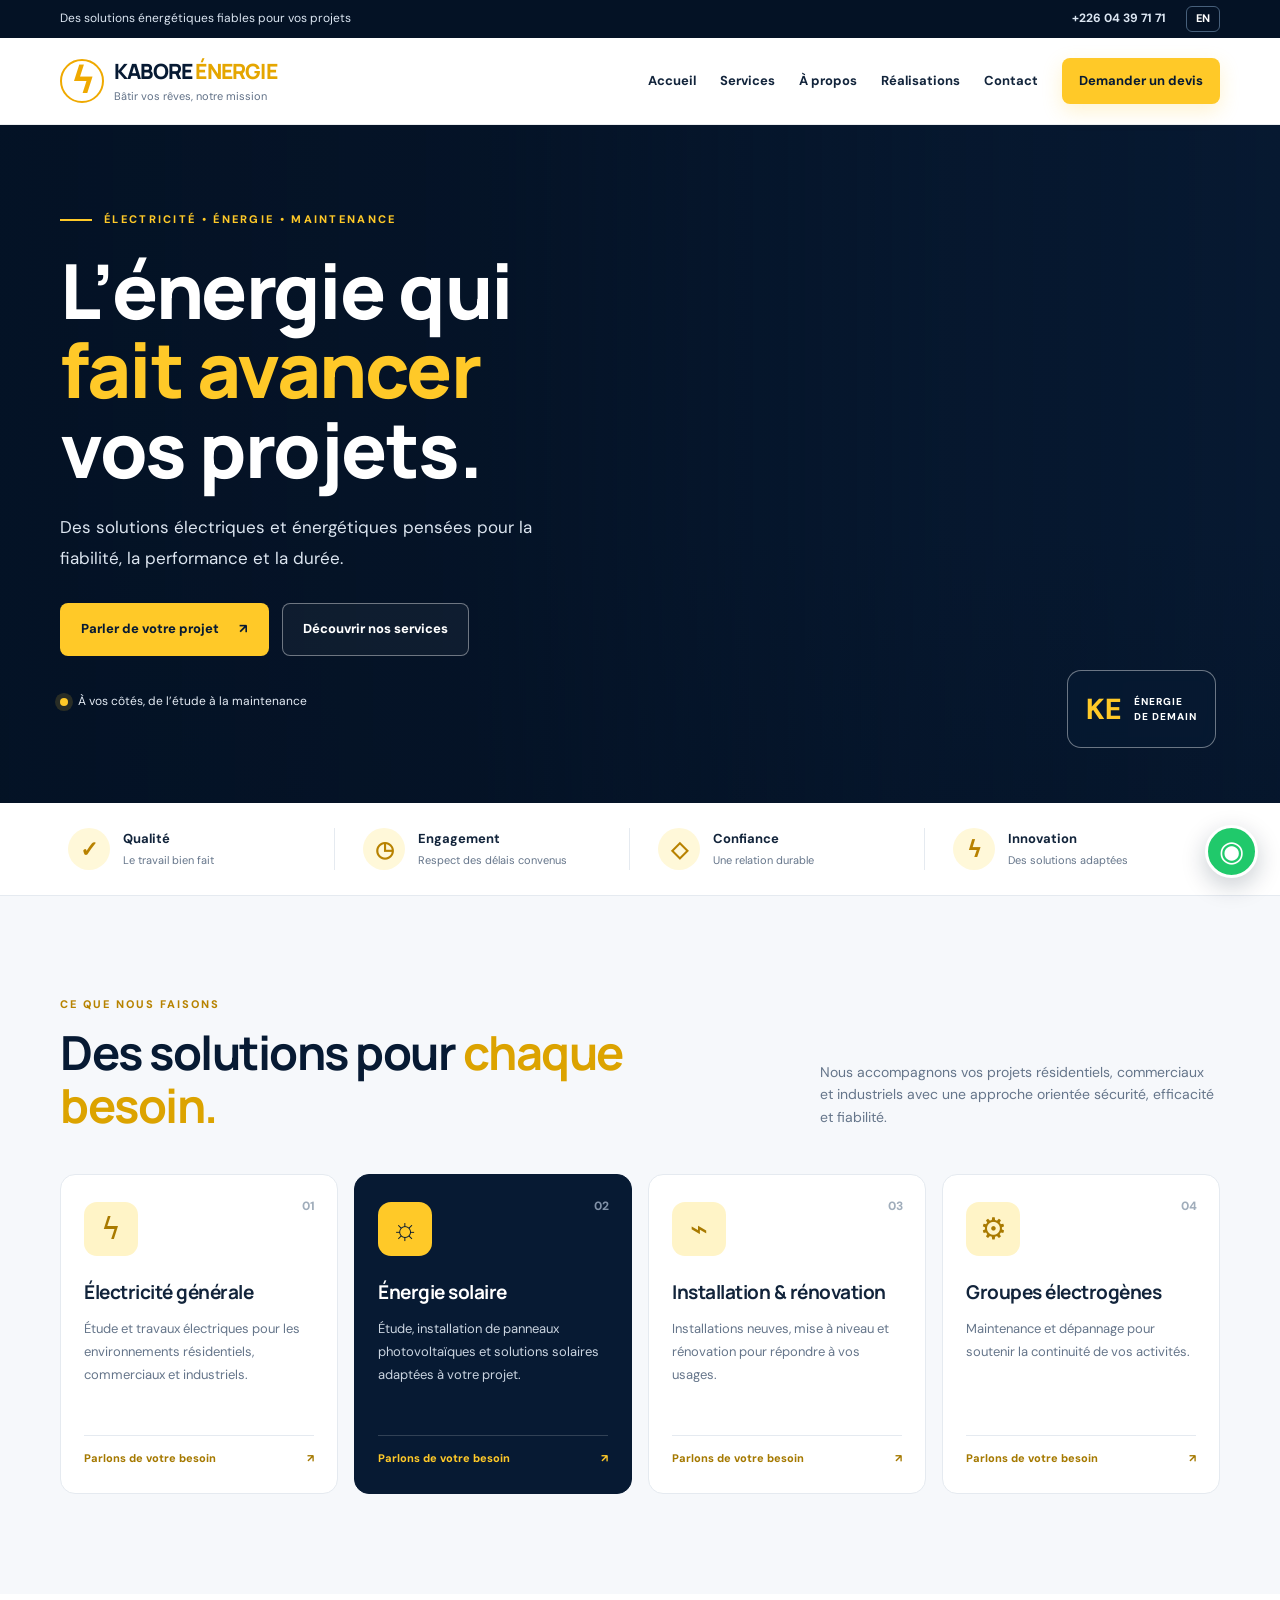
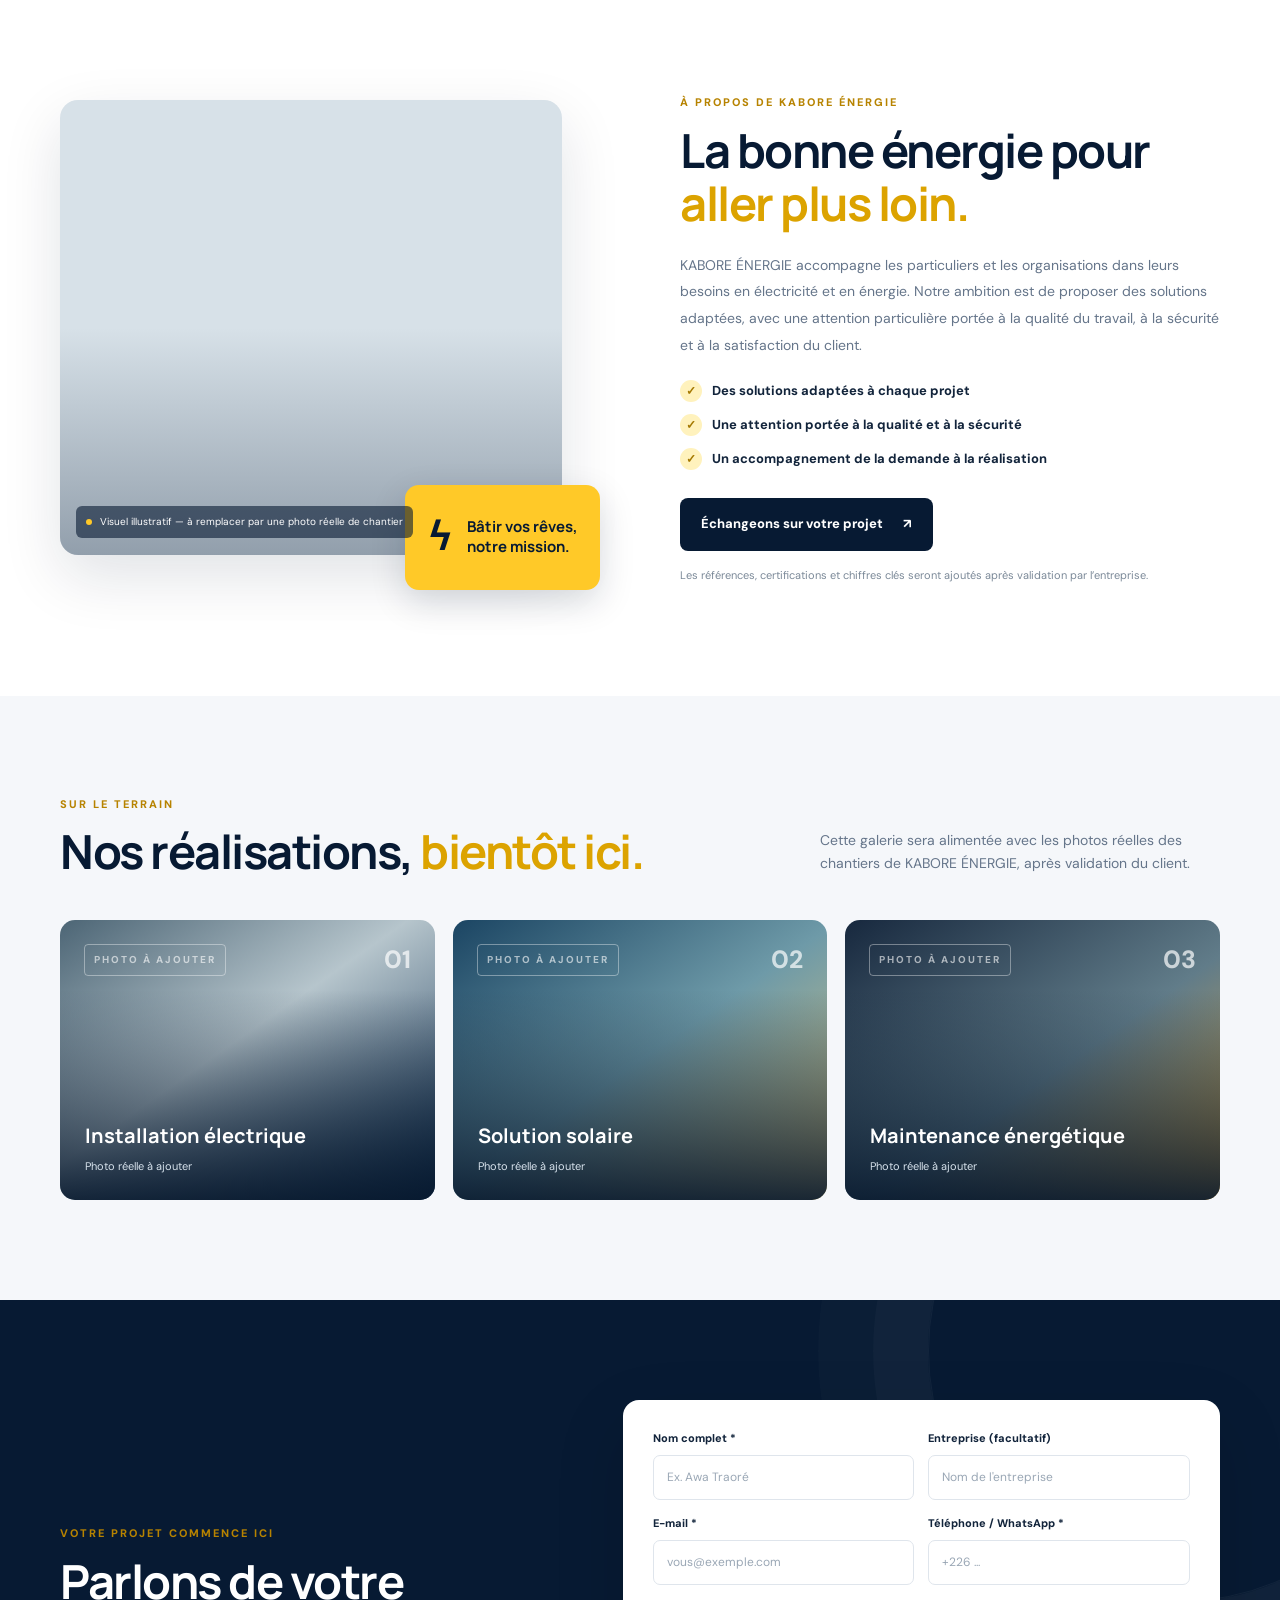
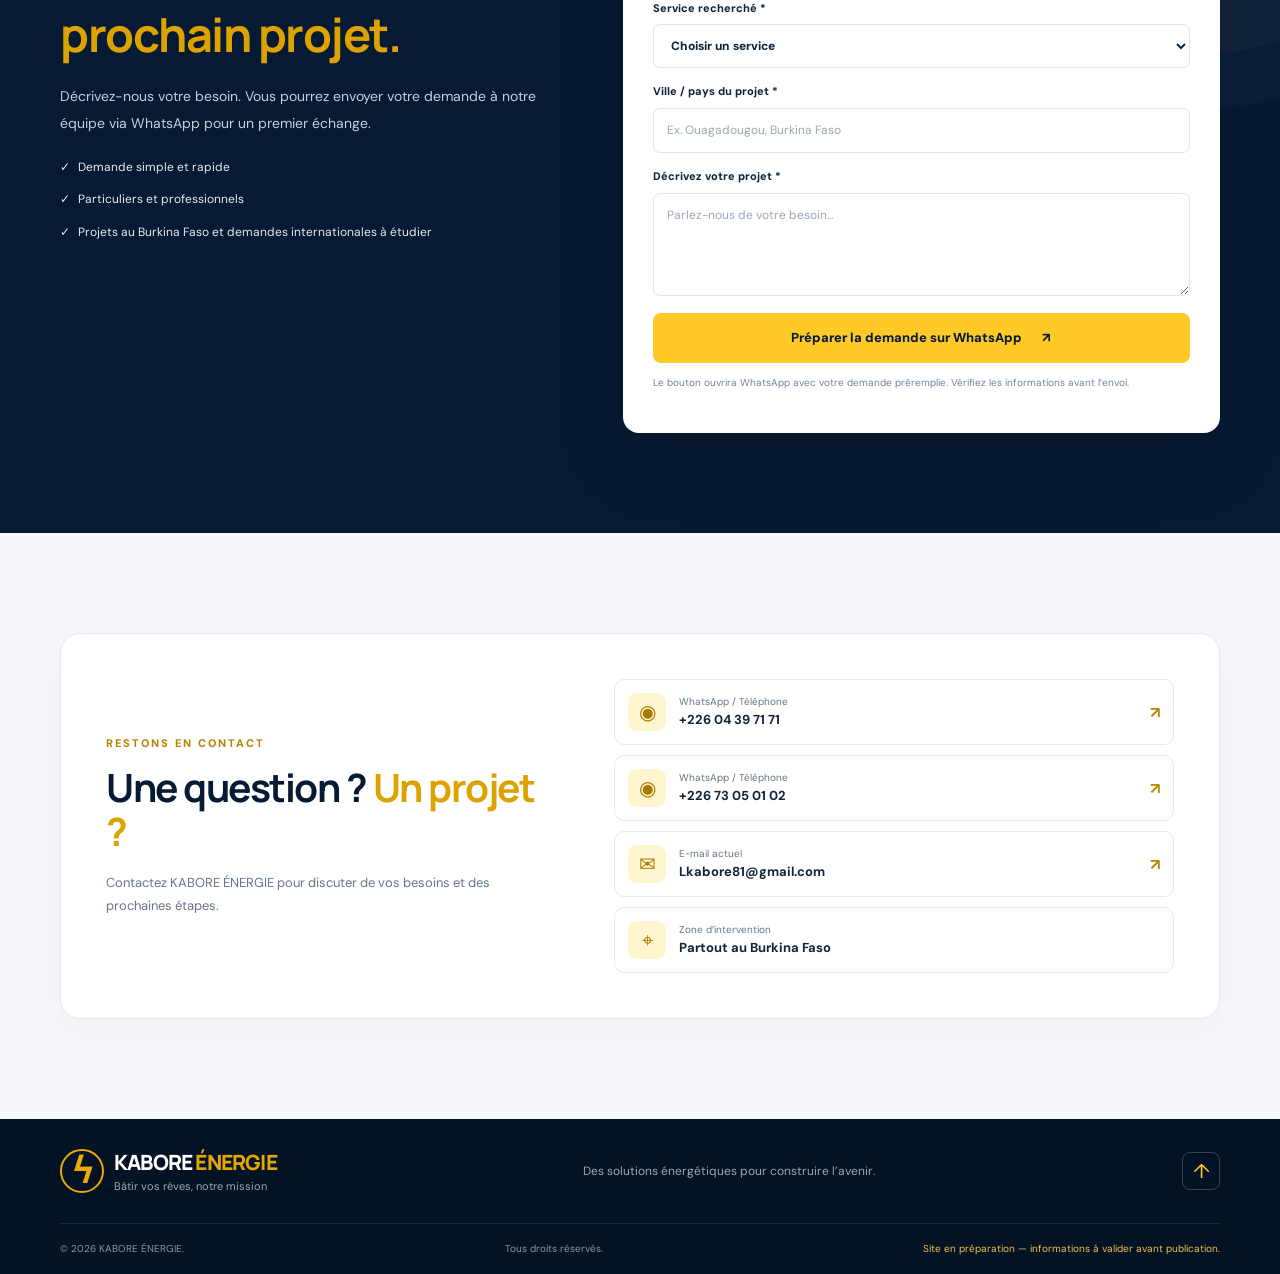
==== index.html @ 3efcd72b "Add files via upload" ====
<!doctype html>
<html lang="fr">
<head>
  <meta charset="utf-8">
  <meta name="viewport" content="width=device-width, initial-scale=1">
  <meta name="theme-color" content="#071a33">
  <meta name="description" content="KABORE ÉNERGIE accompagne vos projets en électricité générale, énergie solaire, installations électriques, rénovation et maintenance de groupes électrogènes au Burkina Faso.">
  <meta property="og:title" content="KABORE ÉNERGIE — Bâtir vos rêves, notre mission">
  <meta property="og:description" content="Solutions électriques et énergétiques fiables pour les particuliers et les entreprises.">
  <meta property="og:type" content="website">
  <title>KABORE ÉNERGIE | Électricité, solaire et maintenance</title>
  <link rel="icon" href="assets/images/favicon.svg" type="image/svg+xml">
  <link rel="preconnect" href="https://images.unsplash.com">
  <link rel="stylesheet" href="styles.css">
  <script defer src="script.js"></script>
</head>
<body>
  <a class="skip-link" href="#main" data-i18n="skip">Aller au contenu</a>
  <div class="topline">
    <div class="container topline-inner">
      <span data-i18n="topline">Des solutions énergétiques fiables pour vos projets</span>
      <div class="topline-actions">
        <a href="tel:+22604397171">+226 04 39 71 71</a>
        <button class="lang-switch" id="languageToggle" type="button" aria-label="Switch language">EN</button>
      </div>
    </div>
  </div>
  <header class="site-header">
    <div class="container nav-wrap">
      <a class="brand" href="#home" aria-label="KABORE ÉNERGIE accueil">
        <span class="brand-mark" aria-hidden="true">ϟ</span>
        <span class="brand-copy"><strong>KABORE <em>ÉNERGIE</em></strong><small data-i18n="tagline">Bâtir vos rêves, notre mission</small></span>
      </a>
      <button class="menu-toggle" id="menuToggle" aria-label="Ouvrir le menu" aria-expanded="false">☰</button>
      <nav class="main-nav" id="mainNav">
        <a href="#home" data-i18n="navHome">Accueil</a>
        <a href="#services" data-i18n="navServices">Services</a>
        <a href="#about" data-i18n="navAbout">À propos</a>
        <a href="#projects" data-i18n="navProjects">Réalisations</a>
        <a href="#contact" data-i18n="navContact">Contact</a>
        <a class="nav-cta" href="#quote" data-i18n="navQuote">Demander un devis</a>
      </nav>
    </div>
  </header>

  <main id="main">
    <section class="hero" id="home">
      <div class="hero-image" role="img" aria-label="Panneaux solaires et installation énergétique"></div>
      <div class="hero-shade"></div>
      <div class="container hero-content">
        <div class="eyebrow"><span class="eyebrow-line"></span><span data-i18n="heroEyebrow">ÉLECTRICITÉ • ÉNERGIE • MAINTENANCE</span></div>
        <h1 data-i18n="heroTitle">L’énergie qui<br><span>fait avancer</span><br>vos projets.</h1>
        <p class="hero-text" data-i18n="heroText">Des solutions électriques et énergétiques pensées pour la fiabilité, la performance et la durée.</p>
        <div class="hero-actions">
          <a class="btn btn-yellow" href="#quote" data-i18n="heroCta">Parler de votre projet <span>↗</span></a>
          <a class="btn btn-ghost" href="#services" data-i18n="heroSecondary">Découvrir nos services</a>
        </div>
        <div class="hero-note"><span class="pulse-dot"></span><span data-i18n="heroNote">À vos côtés, de l’étude à la maintenance</span></div>
      </div>
      <div class="hero-stamp"><span>KE</span><small data-i18n="stamp">ÉNERGIE<br>DE DEMAIN</small></div>
    </section>

    <section class="trust-strip" aria-label="Engagements">
      <div class="container trust-grid">
        <div class="trust-item"><span class="trust-icon">✓</span><div><strong data-i18n="trust1Title">Qualité</strong><small data-i18n="trust1Text">Le travail bien fait</small></div></div>
        <div class="trust-item"><span class="trust-icon">◷</span><div><strong data-i18n="trust2Title">Engagement</strong><small data-i18n="trust2Text">Respect des délais convenus</small></div></div>
        <div class="trust-item"><span class="trust-icon">◇</span><div><strong data-i18n="trust3Title">Confiance</strong><small data-i18n="trust3Text">Une relation durable</small></div></div>
        <div class="trust-item"><span class="trust-icon">ϟ</span><div><strong data-i18n="trust4Title">Innovation</strong><small data-i18n="trust4Text">Des solutions adaptées</small></div></div>
      </div>
    </section>

    <section class="section services-section" id="services">
      <div class="container">
        <div class="section-heading">
          <div><p class="section-kicker" data-i18n="servicesKicker">CE QUE NOUS FAISONS</p><h2 data-i18n="servicesTitle">Des solutions pour <span>chaque besoin.</span></h2></div>
          <p data-i18n="servicesIntro">Nous accompagnons vos projets résidentiels, commerciaux et industriels avec une approche orientée sécurité, efficacité et fiabilité.</p>
        </div>
        <div class="services-grid">
          <article class="service-card" onclick="window.location.href='electricite.html'" style="cursor:pointer;">
            <div class="service-number">01</div><div class="service-symbol">ϟ</div>
            <h3 data-i18n="service1Title">Électricité générale</h3>
            <p data-i18n="service1Text">Étude et travaux électriques pour les environnements résidentiels, commerciaux et industriels.</p>
            <a href="#quote" class="text-link" data-service="Électricité générale" data-i18n="learnMore">Parlons de votre besoin <span>↗</span></a>
          </article>
          <article class="service-card featured" onclick="window.location.href='solaire.html'" style="cursor:pointer;">
            <div class="service-number">02</div><div class="service-symbol">☼</div>
            <h3 data-i18n="service2Title">Énergie solaire</h3>
            <p data-i18n="service2Text">Étude, installation de panneaux photovoltaïques et solutions solaires adaptées à votre projet.</p>
            <a href="#quote" class="text-link" data-service="Énergie solaire" data-i18n="learnMore">Parlons de votre besoin <span>↗</span></a>
          </article>
          <article class="service-card" onclick="window.location.href='renovation.html'" style="cursor:pointer;">
            <div class="service-number">03</div><div class="service-symbol">⌁</div>
            <h3 data-i18n="service3Title">Installation & rénovation</h3>
            <p data-i18n="service3Text">Installations neuves, mise à niveau et rénovation pour répondre à vos usages.</p>
            <a href="#quote" class="text-link" data-service="Installation et rénovation" data-i18n="learnMore">Parlons de votre besoin <span>↗</span></a>
          </article>
          <article class="service-card" onclick="window.location.href='groupes-electrogenes.html'" style="cursor:pointer;">
            <div class="service-number">04</div><div class="service-symbol">⚙</div>
            <h3 data-i18n="service4Title">Groupes électrogènes</h3>
            <p data-i18n="service4Text">Maintenance et dépannage pour soutenir la continuité de vos activités.</p>
            <a href="#quote" class="text-link" data-service="Groupes électrogènes" data-i18n="learnMore">Parlons de votre besoin <span>↗</span></a>
          </article>
        </div>
      </div>
    </section>

    <section class="about-section section" id="about">
      <div class="container about-grid">
        <div class="about-visual">
          <div class="about-photo" role="img" aria-label="Installation technique sur un chantier"></div>
          <div class="about-badge"><span class="badge-lightning">ϟ</span><strong data-i18n="aboutBadge">Bâtir vos rêves,<br>notre mission.</strong></div>
          <div class="photo-caption"><span class="caption-dot"></span><span data-i18n="photoPlaceholder">Visuel illustratif — à remplacer par une photo réelle de chantier</span></div>
        </div>
        <div class="about-copy">
          <p class="section-kicker" data-i18n="aboutKicker">À PROPOS DE KABORE ÉNERGIE</p>
          <h2 data-i18n="aboutTitle">La bonne énergie pour <span>aller plus loin.</span></h2>
          <p data-i18n="aboutText">KABORE ÉNERGIE accompagne les particuliers et les organisations dans leurs besoins en électricité et en énergie. Notre ambition est de proposer des solutions adaptées, avec une attention particulière portée à la qualité du travail, à la sécurité et à la satisfaction du client.</p>
          <ul class="check-list">
            <li data-i18n="aboutPoint1">Des solutions adaptées à chaque projet</li>
            <li data-i18n="aboutPoint2">Une attention portée à la qualité et à la sécurité</li>
            <li data-i18n="aboutPoint3">Un accompagnement de la demande à la réalisation</li>
          </ul>
          <a class="btn btn-dark" href="#contact" data-i18n="aboutCta">Échangeons sur votre projet <span>↗</span></a>
          <p class="claim-note" data-i18n="claimNote">Les références, certifications et chiffres clés seront ajoutés après validation par l’entreprise.</p>
        </div>
      </div>
    </section>

    <section class="projects-section section" id="projects">
      <div class="container">
        <div class="section-heading">
          <div><p class="section-kicker" data-i18n="projectsKicker">SUR LE TERRAIN</p><h2 data-i18n="projectsTitle">Nos réalisations, <span>bientôt ici.</span></h2></div>
          <p data-i18n="projectsIntro">Cette galerie sera alimentée avec les photos réelles des chantiers de KABORE ÉNERGIE, après validation du client.</p>
        </div>
        <div class="project-placeholder-grid">
          <div class="project-placeholder project-one"><span>01</span><div><strong data-i18n="project1Title">Installation électrique</strong><small data-i18n="projectPlaceholder">Photo réelle à ajouter</small></div></div>
          <div class="project-placeholder project-two"><span>02</span><div><strong data-i18n="project2Title">Solution solaire</strong><small data-i18n="projectPlaceholder">Photo réelle à ajouter</small></div></div>
          <div class="project-placeholder project-three"><span>03</span><div><strong data-i18n="project3Title">Maintenance énergétique</strong><small data-i18n="projectPlaceholder">Photo réelle à ajouter</small></div></div>
        </div>
      </div>
    </section>

    <section class="quote-section section" id="quote">
      <div class="container quote-grid">
        <div class="quote-copy">
          <p class="section-kicker" data-i18n="quoteKicker">VOTRE PROJET COMMENCE ICI</p>
          <h2 data-i18n="quoteTitle">Parlons de votre <span>prochain projet.</span></h2>
          <p data-i18n="quoteText">Décrivez-nous votre besoin. Vous pourrez envoyer votre demande à notre équipe via WhatsApp pour un premier échange.</p>
          <div class="quote-points"><span>✓ <span data-i18n="quotePoint1">Demande simple et rapide</span></span><span>✓ <span data-i18n="quotePoint2">Particuliers et professionnels</span></span><span>✓ <span data-i18n="quotePoint3">Projets au Burkina Faso et demandes internationales à étudier</span></span></div>
        </div>
        <form class="quote-form" id="quoteForm">
          <div class="form-row">
            <label><span data-i18n="formName">Nom complet *</span><input name="name" required autocomplete="name" placeholder="Ex. Awa Traoré"></label>
            <label><span data-i18n="formCompany">Entreprise (facultatif)</span><input name="company" autocomplete="organization" placeholder="Nom de l'entreprise"></label>
          </div>
          <div class="form-row">
            <label><span data-i18n="formEmail">E-mail *</span><input name="email" type="email" required autocomplete="email" placeholder="vous@exemple.com"></label>
            <label><span data-i18n="formPhone">Téléphone / WhatsApp *</span><input name="phone" type="tel" required autocomplete="tel" placeholder="+226 ..."></label>
          </div>
          <label><span data-i18n="formService">Service recherché *</span>
            <select name="service" required>
              <option value="" data-i18n="formSelect">Choisir un service</option>
              <option data-i18n="service1Title">Électricité générale</option>
              <option data-i18n="service2Title">Énergie solaire</option>
              <option data-i18n="service3Title">Installation & rénovation</option>
              <option data-i18n="service4Title">Groupes électrogènes</option>
              <option value="Autre" data-i18n="formOther">Autre demande</option>
            </select>
          </label>
          <label><span data-i18n="formLocation">Ville / pays du projet *</span><input name="location" required placeholder="Ex. Ouagadougou, Burkina Faso"></label>
          <label><span data-i18n="formMessage">Décrivez votre projet *</span><textarea name="message" required rows="4" placeholder="Parlez-nous de votre besoin..."></textarea></label>
          <button class="btn btn-yellow form-submit" type="submit"><span data-i18n="formSubmit">Préparer la demande sur WhatsApp</span><span>↗</span></button>
          <p class="form-note" data-i18n="formNote">Le bouton ouvrira WhatsApp avec votre demande préremplie. Vérifiez les informations avant l’envoi.</p>
          <p class="form-status" id="formStatus" role="status" aria-live="polite"></p>
        </form>
      </div>
    </section>

    <section class="contact-section section" id="contact">
      <div class="container contact-card">
        <div><p class="section-kicker" data-i18n="contactKicker">RESTONS EN CONTACT</p><h2 data-i18n="contactTitle">Une question ? <span>Un projet ?</span></h2><p data-i18n="contactText">Contactez KABORE ÉNERGIE pour discuter de vos besoins et des prochaines étapes.</p></div>
        <div class="contact-methods">
          <a class="contact-method" href="https://wa.me/22604397171" target="_blank" rel="noopener"><span class="method-icon">◉</span><span><small data-i18n="whatsappLabel">WhatsApp / Téléphone</small><strong>+226 04 39 71 71</strong></span><b>↗</b></a>
          <a class="contact-method" href="https://wa.me/22673050102" target="_blank" rel="noopener"><span class="method-icon">◉</span><span><small data-i18n="whatsappLabel">WhatsApp / Téléphone</small><strong>+226 73 05 01 02</strong></span><b>↗</b></a>
          <a class="contact-method" href="mailto:Lkabore81@gmail.com"><span class="method-icon">✉</span><span><small data-i18n="emailLabel">E-mail actuel</small><strong>Lkabore81@gmail.com</strong></span><b>↗</b></a>
          <div class="contact-method"><span class="method-icon">⌖</span><span><small data-i18n="coverageLabel">Zone d’intervention</small><strong data-i18n="coverage">Partout au Burkina Faso</strong></span></div>
        </div>
      </div>
    </section>
  </main>

  <footer class="site-footer">
    <div class="container footer-main">
      <a class="brand footer-brand" href="#home"><span class="brand-mark">ϟ</span><span class="brand-copy"><strong>KABORE <em>ÉNERGIE</em></strong><small data-i18n="tagline">Bâtir vos rêves, notre mission</small></span></a>
      <p data-i18n="footerLine">Des solutions énergétiques pour construire l’avenir.</p>
      <a href="#home" class="back-top" aria-label="Retour en haut">↑</a>
    </div>
    <div class="container footer-bottom"><span>© <span id="year"></span> KABORE ÉNERGIE.</span><span data-i18n="footerRights">Tous droits réservés.</span><span class="dev-note" data-i18n="footerDev">Site en préparation — informations à valider avant publication.</span></div>
  </footer>
  <a class="floating-whatsapp" href="https://wa.me/22604397171" target="_blank" rel="noopener" aria-label="Contacter KABORE ÉNERGIE sur WhatsApp">◉</a>
</body>
</html>
---- styles.css ----
@import url('https://fonts.googleapis.com/css2?family=DM+Sans:wght@400;500;600;700&family=Manrope:wght@400;500;600;700;800&display=swap');
:root{--navy:#071a33;--navy2:#0d2a4d;--yellow:#ffc928;--gold:#efa900;--ink:#12243b;--muted:#65758a;--paper:#f6f8fb;--white:#fff;--line:#e5eaf0;--radius:20px;--shadow:0 22px 60px rgba(7,26,51,.12)}
*{box-sizing:border-box}html{scroll-behavior:smooth;scroll-padding-top:92px}body{margin:0;color:var(--ink);font-family:'DM Sans',sans-serif;line-height:1.6;background:#fff}a{color:inherit;text-decoration:none}button,input,textarea,select{font:inherit}.container{width:min(1160px,calc(100% - 44px));margin-inline:auto}.skip-link{position:absolute;left:-9999px;top:auto}.skip-link:focus{left:12px;top:12px;z-index:100;background:#fff;padding:12px}.topline{background:#041225;color:#dce6f2;font-size:12px}.topline-inner{min-height:38px;display:flex;justify-content:space-between;align-items:center;gap:16px}.topline-actions{display:flex;align-items:center;gap:20px}.topline a{font-weight:700}.lang-switch{border:1px solid #47607b;border-radius:6px;background:transparent;color:#fff;padding:3px 9px;font-size:11px;font-weight:800;cursor:pointer}.site-header{background:rgba(255,255,255,.96);position:sticky;top:0;z-index:50;border-bottom:1px solid rgba(7,26,51,.08);backdrop-filter:blur(12px)}.nav-wrap{min-height:86px;display:flex;align-items:center;justify-content:space-between;gap:24px}.brand{display:flex;align-items:center;gap:10px;min-width:max-content}.brand-mark{display:grid;place-items:center;width:44px;height:44px;border:2px solid var(--gold);border-radius:50%;font-size:35px;font-weight:800;color:var(--gold);line-height:1}.brand-copy{display:flex;flex-direction:column;line-height:1.2}.brand-copy strong{font-family:Manrope,sans-serif;font-size:21px;letter-spacing:-.8px;color:var(--navy);font-weight:800}.brand-copy em{font-style:normal;color:#e5a600}.brand-copy small{font-size:11px;color:#617187;margin-top:5px}.main-nav{display:flex;align-items:center;gap:24px;font-size:13px;font-weight:700}.main-nav>a:not(.nav-cta){transition:color .2s}.main-nav>a:not(.nav-cta):hover{color:#d69b00}.nav-cta{background:var(--yellow);padding:13px 17px;border-radius:8px;color:var(--navy);box-shadow:0 7px 20px #ffc92838}.menu-toggle{display:none;border:0;background:var(--navy);color:#fff;border-radius:8px;padding:8px 12px;font-size:22px}
.hero{position:relative;min-height:650px;display:flex;align-items:center;overflow:hidden;background:var(--navy);color:#fff}.hero-image,.hero-shade{position:absolute;inset:0}.hero-image{background-image:url('https://images.unsplash.com/photo-1509391366360-2e959784a276?auto=format&fit=crop&w=2200&q=85');background-position:center 48%;background-size:cover;transform:scale(1.02)}.hero-shade{background:linear-gradient(90deg,rgba(4,18,37,.97) 0%,rgba(4,18,37,.86) 38%,rgba(4,18,37,.37) 72%,rgba(4,18,37,.16) 100%),linear-gradient(0deg,rgba(4,18,37,.4),transparent 40%)}.hero-content{position:relative;z-index:2;padding-block:86px 92px}.eyebrow{display:flex;align-items:center;gap:12px;color:var(--yellow);font-size:11px;font-weight:800;letter-spacing:2.3px}.eyebrow-line{width:32px;height:2px;background:var(--yellow)}h1,h2,h3,p{margin-top:0}h1,h2,h3{font-family:Manrope,sans-serif;letter-spacing:-1.5px}h1{font-size:clamp(44px,6.2vw,76px);line-height:1.05;max-width:690px;margin:22px 0;color:#fff;font-weight:800}h1 span,h2 span{color:var(--yellow)}.hero-text{font-size:17px;max-width:530px;color:#dce5f0;line-height:1.8}.hero-actions{display:flex;gap:13px;flex-wrap:wrap;margin-top:30px}.btn{display:inline-flex;align-items:center;justify-content:center;gap:20px;padding:15px 20px;border-radius:8px;font-size:13px;font-weight:800;border:1px solid transparent;cursor:pointer;transition:transform .2s,box-shadow .2s}.btn:hover{transform:translateY(-2px);box-shadow:0 10px 22px #0002}.btn-yellow{background:var(--yellow);color:var(--navy)}.btn-ghost{border-color:#ffffff65;color:#fff;background:#ffffff0b}.btn-dark{background:var(--navy);color:#fff}.hero-note{display:flex;align-items:center;gap:10px;color:#e4ebf4;font-size:12px;margin-top:36px}.pulse-dot{width:8px;height:8px;border-radius:50%;background:var(--yellow);box-shadow:0 0 0 5px #ffc92826}.hero-stamp{position:absolute;z-index:2;right:max(5%,calc((100vw - 1160px)/2));bottom:55px;border:1px solid #ffffff68;background:#071a33a8;border-radius:14px;padding:15px 18px;display:flex;align-items:center;gap:13px;backdrop-filter:blur(8px)}.hero-stamp>span{font-size:29px;color:var(--yellow);font-weight:800}.hero-stamp small{font-size:10px;font-weight:800;line-height:1.5;letter-spacing:1px}
.trust-strip{background:#fff;border-bottom:1px solid var(--line)}.trust-grid{display:grid;grid-template-columns:repeat(4,1fr);padding-block:25px;gap:20px}.trust-item{display:flex;align-items:center;gap:13px;border-right:1px solid var(--line);padding-left:8px}.trust-item:last-child{border:0}.trust-icon{width:42px;height:42px;flex:none;border-radius:50%;display:grid;place-items:center;background:#fff8d9;color:#b88200;font-size:22px;font-weight:800}.trust-item strong,.trust-item small{display:block}.trust-item strong{font-size:13px}.trust-item small{font-size:11px;color:var(--muted);margin-top:2px}
.section{padding:100px 0}.services-section{background:var(--paper)}.section-heading{display:flex;justify-content:space-between;align-items:end;gap:40px;margin-bottom:42px}.section-kicker{color:#b78300;font-size:11px;font-weight:800;letter-spacing:2px;margin-bottom:12px}.section-heading h2,.about-copy h2,.quote-copy h2,.contact-card h2{font-size:clamp(32px,4vw,47px);line-height:1.13;color:var(--navy);margin-bottom:0}.section-heading h2 span,.about-copy h2 span,.quote-copy h2 span,.contact-card h2 span{color:#dca300}.section-heading>p{max-width:400px;color:var(--muted);font-size:14px;margin-bottom:4px}.services-grid{display:grid;grid-template-columns:repeat(4,1fr);gap:16px}.service-card{background:#fff;border:1px solid var(--line);border-radius:15px;padding:27px 23px 25px;position:relative;min-height:320px;display:flex;flex-direction:column;transition:transform .25s,box-shadow .25s}.service-card:hover{transform:translateY(-5px);box-shadow:var(--shadow)}.service-card.featured{background:var(--navy);color:#fff;border-color:var(--navy)}.service-number{position:absolute;right:22px;top:22px;font-size:12px;color:#a0adbb;font-weight:800}.featured .service-number{color:#8091a7}.service-symbol{width:54px;height:54px;border-radius:13px;background:#fff4c7;color:#a97a00;display:grid;place-items:center;font-size:30px;margin-bottom:24px}.featured .service-symbol{background:var(--yellow);color:var(--navy)}.service-card h3{font-size:19px;line-height:1.3;letter-spacing:-.5px;margin-bottom:12px}.service-card p{font-size:13px;line-height:1.8;color:var(--muted);margin-bottom:25px}.featured p{color:#cbd5e1}.text-link{display:flex;align-items:center;justify-content:space-between;gap:10px;margin-top:auto;padding-top:14px;border-top:1px solid var(--line);font-size:11px;font-weight:800;color:#a57900}.featured .text-link{border-color:#ffffff2b;color:var(--yellow)}
.about-grid{display:grid;grid-template-columns:1fr 1fr;gap:80px;align-items:center}.about-visual{position:relative;min-height:490px}.about-photo{position:absolute;inset:0 38px 35px 0;border-radius:18px;background:#d7e1e8 url('https://images.unsplash.com/photo-1497366754035-f200968a6e72?auto=format&fit=crop&w=1200&q=85') center/cover;box-shadow:var(--shadow)}.about-photo:after{content:"";position:absolute;inset:0;background:linear-gradient(0deg,#071a3355,transparent 50%);border-radius:18px}.about-badge{position:absolute;right:0;bottom:0;background:var(--yellow);color:var(--navy);border-radius:14px;padding:22px;display:flex;align-items:center;gap:15px;box-shadow:0 12px 35px #071a3328}.badge-lightning{font-size:38px;font-weight:800}.about-badge strong{font-family:Manrope,sans-serif;font-size:15px;line-height:1.35}.photo-caption{position:absolute;left:16px;bottom:52px;z-index:2;display:flex;gap:8px;align-items:center;color:#fff;font-size:10px;background:#071a3399;padding:8px 10px;border-radius:6px}.caption-dot{width:6px;height:6px;background:var(--yellow);border-radius:50%}.about-copy>p:not(.section-kicker):not(.claim-note){font-size:14px;line-height:1.9;color:var(--muted);margin:22px 0}.check-list{padding:0;list-style:none;margin:22px 0 28px;display:grid;gap:12px}.check-list li{font-size:13px;font-weight:700;display:flex;align-items:center;gap:10px}.check-list li:before{content:"✓";width:22px;height:22px;display:grid;place-items:center;border-radius:50%;background:#fff2bd;color:#a57900;font-size:12px}.claim-note{font-size:11px;color:#7b8998;margin-top:16px}
.projects-section{background:#f5f7fa}.project-placeholder-grid{display:grid;grid-template-columns:repeat(3,1fr);gap:18px}.project-placeholder{min-height:280px;border-radius:15px;overflow:hidden;position:relative;background:linear-gradient(135deg,#0c294a,#43637a);display:flex;align-items:end;padding:25px;color:#fff}.project-placeholder:before{content:"";position:absolute;inset:0;background:linear-gradient(0deg,#06172ce8,transparent 75%)}.project-placeholder:after{content:"PHOTO À AJOUTER";position:absolute;top:24px;left:24px;font-size:10px;font-weight:800;letter-spacing:2px;color:#fff9;border:1px solid #ffffff60;padding:7px 9px;border-radius:4px}.project-one{background:linear-gradient(145deg,#4c6575,#b6c5cc 45%,#163657)}.project-two{background:linear-gradient(145deg,#1b4563,#6e9aa8 50%,#e0c77c)}.project-three{background:linear-gradient(145deg,#17283e,#617c89 55%,#d8a644)}.project-placeholder>span{position:absolute;right:24px;top:20px;font-size:25px;font-weight:800;color:#ffffffb0}.project-placeholder>div{position:relative;z-index:1}.project-placeholder strong,.project-placeholder small{display:block}.project-placeholder strong{font-family:Manrope,sans-serif;font-size:20px}.project-placeholder small{font-size:11px;color:#d7e2ec;margin-top:6px}
.quote-section{background:var(--navy);color:#fff;position:relative;overflow:hidden}.quote-section:before{content:"";position:absolute;width:500px;height:500px;border-radius:50%;border:1px solid #ffffff0c;right:-150px;top:-200px;box-shadow:0 0 0 55px #ffffff06,0 0 0 110px #ffffff04}.quote-grid{position:relative;display:grid;grid-template-columns:.8fr 1fr;gap:85px;align-items:start}.quote-copy{position:sticky;top:125px}.quote-copy h2{color:#fff}.quote-copy>p:not(.section-kicker){color:#c4cfdd;font-size:14px;line-height:1.9;margin:22px 0}.quote-points{display:grid;gap:13px;color:#e4eaf2;font-size:12px}.quote-points>span{display:flex;gap:8px}.quote-points>span:first-letter{color:var(--yellow)}.quote-form{background:#fff;color:var(--ink);border-radius:16px;padding:30px;box-shadow:0 25px 70px #0002}.form-row{display:grid;grid-template-columns:1fr 1fr;gap:14px}.quote-form label{display:grid;gap:7px;font-size:11px;font-weight:800;margin-bottom:15px}.quote-form input,.quote-form textarea,.quote-form select{width:100%;border:1px solid #dfe5ec;border-radius:7px;padding:12px 13px;color:var(--ink);outline:none;background:#fff;font-size:12px;min-width:0}.quote-form input:focus,.quote-form textarea:focus,.quote-form select:focus{border-color:#d8a000;box-shadow:0 0 0 3px #ffc9282a}.quote-form textarea{resize:vertical}.quote-form input::placeholder,.quote-form textarea::placeholder{color:#9aa7b5;font-weight:400}.form-submit{width:100%;border:0;margin-top:2px}.form-note,.form-status{font-size:10px;color:#748295;margin:12px 0 0}.form-status{font-weight:700;color:#16764b}
.contact-section{background:#f6f8fb}.contact-card{background:#fff;border:1px solid var(--line);border-radius:20px;padding:45px;display:grid;grid-template-columns:.8fr 1fr;gap:60px;align-items:center;box-shadow:0 12px 40px #071a3308}.contact-card h2{font-size:39px}.contact-card>div:first-child>p:not(.section-kicker){color:var(--muted);font-size:13px;line-height:1.8;margin:18px 0 0}.contact-methods{display:grid;gap:10px}.contact-method{display:flex;align-items:center;gap:13px;border:1px solid var(--line);padding:13px;border-radius:10px;min-width:0}.contact-method>a{cursor:pointer}.contact-method:hover{border-color:#e4b522}.method-icon{width:38px;height:38px;flex:none;display:grid;place-items:center;border-radius:9px;background:#fff5cf;color:#a87a00;font-size:20px}.contact-method>span:nth-child(2){flex:1;min-width:0}.contact-method small,.contact-method strong{display:block}.contact-method small{font-size:10px;color:var(--muted)}.contact-method strong{font-size:13px;overflow-wrap:anywhere}.contact-method>b{color:#bd8b00}.site-footer{background:#041225;color:#c7d1df}.footer-main{display:flex;align-items:center;justify-content:space-between;gap:24px;padding-block:30px}.footer-brand .brand-copy strong{color:#fff}.footer-brand .brand-copy small{color:#9aa8b9}.footer-main>p{font-size:12px;margin:0;color:#9aa8b9}.back-top{width:38px;height:38px;display:grid;place-items:center;border:1px solid #ffffff35;border-radius:8px;color:var(--yellow);font-size:20px}.footer-bottom{border-top:1px solid #ffffff18;display:flex;gap:18px;align-items:center;justify-content:space-between;padding-block:17px;font-size:10px;color:#8796a9}.dev-note{color:#f1c44d}.floating-whatsapp{position:fixed;z-index:40;right:22px;bottom:22px;width:53px;height:53px;border-radius:50%;background:#20c96b;color:#fff;display:grid;place-items:center;font-size:29px;box-shadow:0 8px 24px #071a3338;border:3px solid #fff}
@media(max-width:1000px){.main-nav{gap:14px;font-size:12px}.brand-copy strong{font-size:18px}.services-grid{grid-template-columns:repeat(2,1fr)}.about-grid{gap:45px}.quote-grid{gap:40px}.contact-card{gap:35px;padding:32px}}
@media(max-width:760px){.container{width:min(100% - 32px,600px)}.topline-inner{font-size:10px}.topline-actions{gap:10px}.nav-wrap{min-height:72px}.brand-mark{width:38px;height:38px;font-size:30px}.brand-copy strong{font-size:17px}.brand-copy small{font-size:9px}.menu-toggle{display:block}.main-nav{display:none;position:absolute;left:0;right:0;top:100%;padding:18px 22px 22px;background:#fff;border-bottom:1px solid var(--line);box-shadow:0 18px 25px #071a3310;align-items:stretch;gap:0;flex-direction:column}.main-nav.open{display:flex}.main-nav>a{padding:12px 4px}.main-nav .nav-cta{text-align:center;margin-top:8px}.hero{min-height:650px}.hero-image{background-position:58% center}.hero-shade{background:linear-gradient(90deg,rgba(4,18,37,.94),rgba(4,18,37,.68)),linear-gradient(0deg,rgba(4,18,37,.45),transparent)}.hero-content{padding-block:75px 110px}.eyebrow{font-size:9px;letter-spacing:1.4px}h1{font-size:clamp(42px,12vw,62px)}.hero-text{font-size:15px;max-width:430px}.hero-stamp{right:18px;bottom:20px;padding:10px 13px}.hero-stamp>span{font-size:22px}.hero-stamp small{font-size:8px}.trust-grid{grid-template-columns:1fr 1fr;gap:18px;padding-block:22px}.trust-item{border:0;padding:0}.trust-icon{width:36px;height:36px}.trust-item strong{font-size:12px}.trust-item small{font-size:10px}.section{padding:72px 0}.section-heading{display:block;margin-bottom:28px}.section-heading>p{margin-top:17px}.section-heading h2,.about-copy h2,.quote-copy h2{font-size:34px}.services-grid{gap:12px}.service-card{padding:21px 17px;min-height:310px}.service-card h3{font-size:17px}.service-card p{font-size:12px}.text-link{font-size:10px}.about-grid{grid-template-columns:1fr;gap:42px}.about-visual{min-height:390px}.about-photo{right:25px;bottom:30px}.about-badge{padding:17px}.about-badge strong{font-size:13px}.photo-caption{font-size:9px;bottom:45px}.project-placeholder-grid{grid-template-columns:1fr}.project-placeholder{min-height:220px}.quote-grid{grid-template-columns:1fr;gap:32px}.quote-copy{position:static}.quote-form{padding:22px}.form-row{grid-template-columns:1fr;gap:0}.contact-card{grid-template-columns:1fr;gap:26px;padding:25px 20px}.contact-card h2{font-size:33px}.footer-main{flex-wrap:wrap}.footer-main>p{order:3;width:100%}.footer-bottom{flex-wrap:wrap;gap:8px 16px}.dev-note{width:100%}.floating-whatsapp{right:15px;bottom:15px;width:48px;height:48px}}
@media(max-width:390px){.topline-inner>span{max-width:180px}.services-grid{grid-template-columns:1fr}.service-card{min-height:260px}.hero-actions .btn{width:100%}.brand-copy strong{font-size:15px}.brand-mark{width:34px;height:34px}.trust-item{gap:8px}}
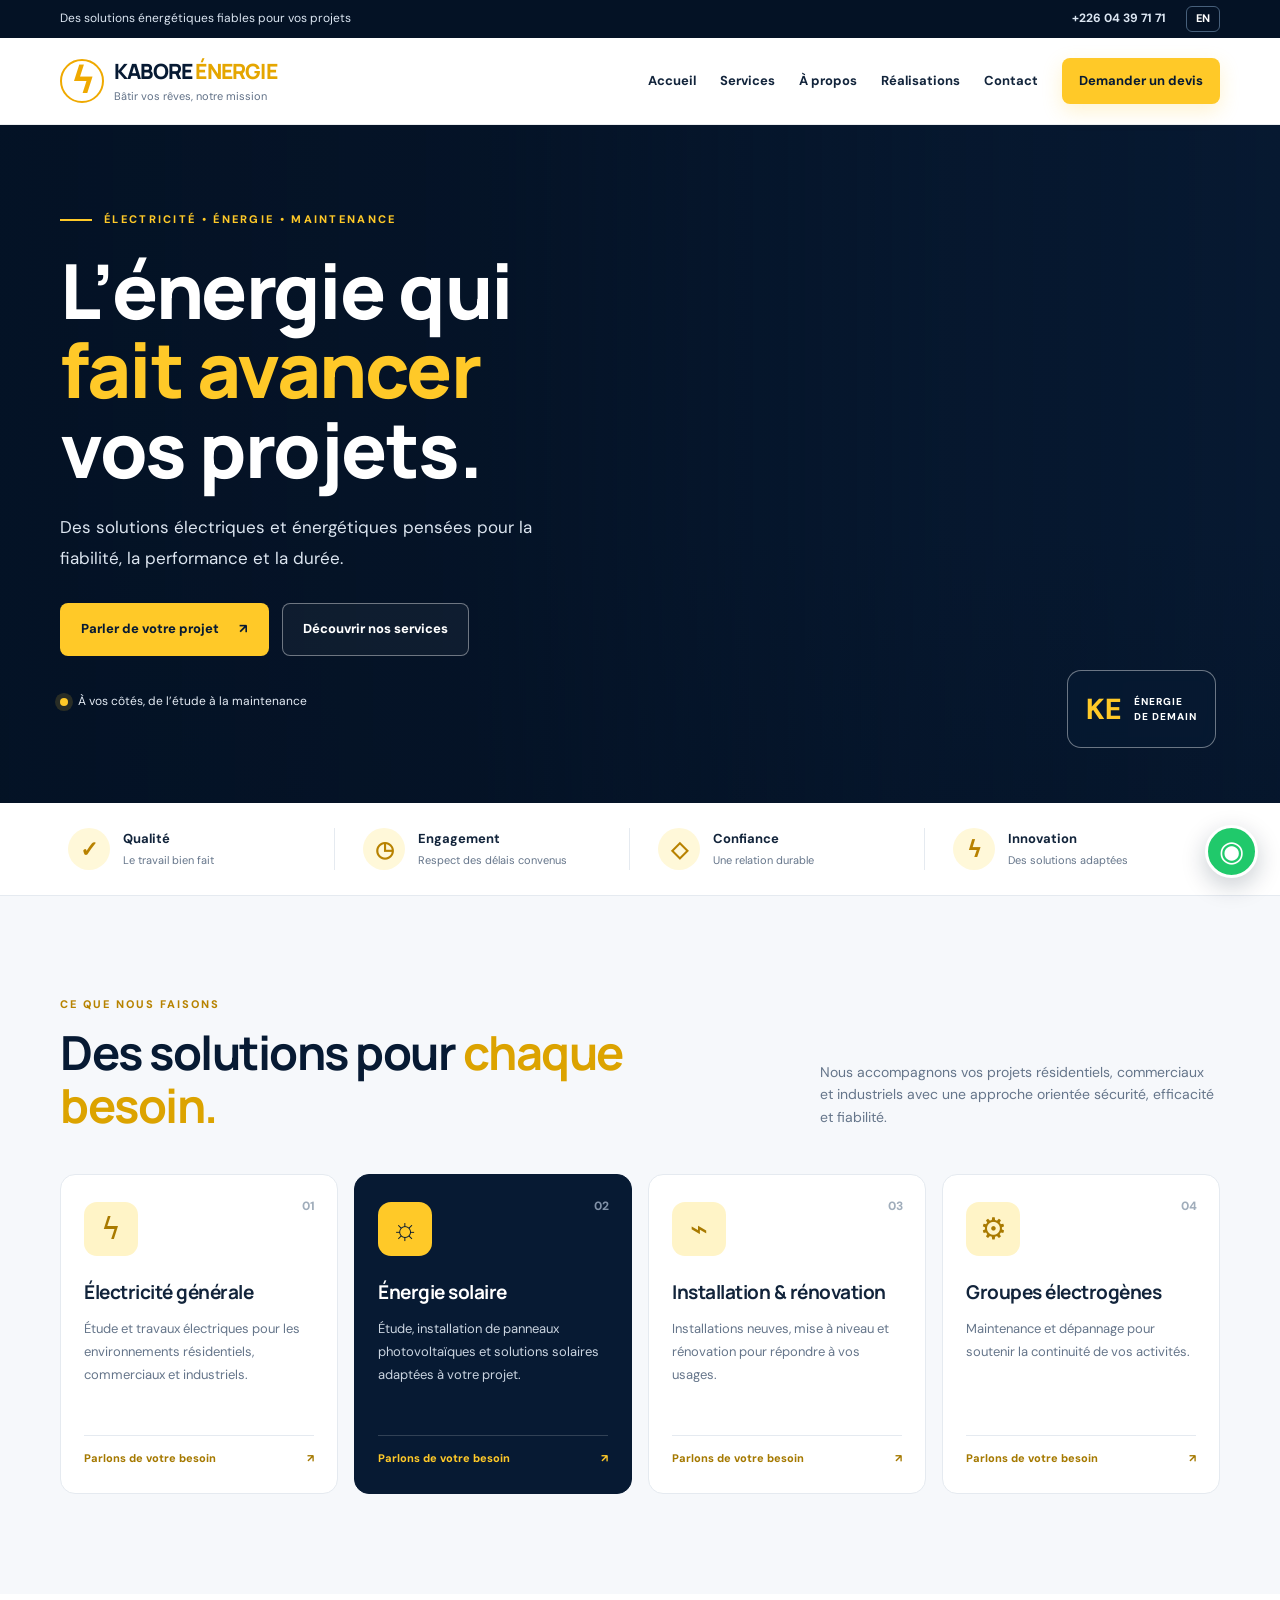
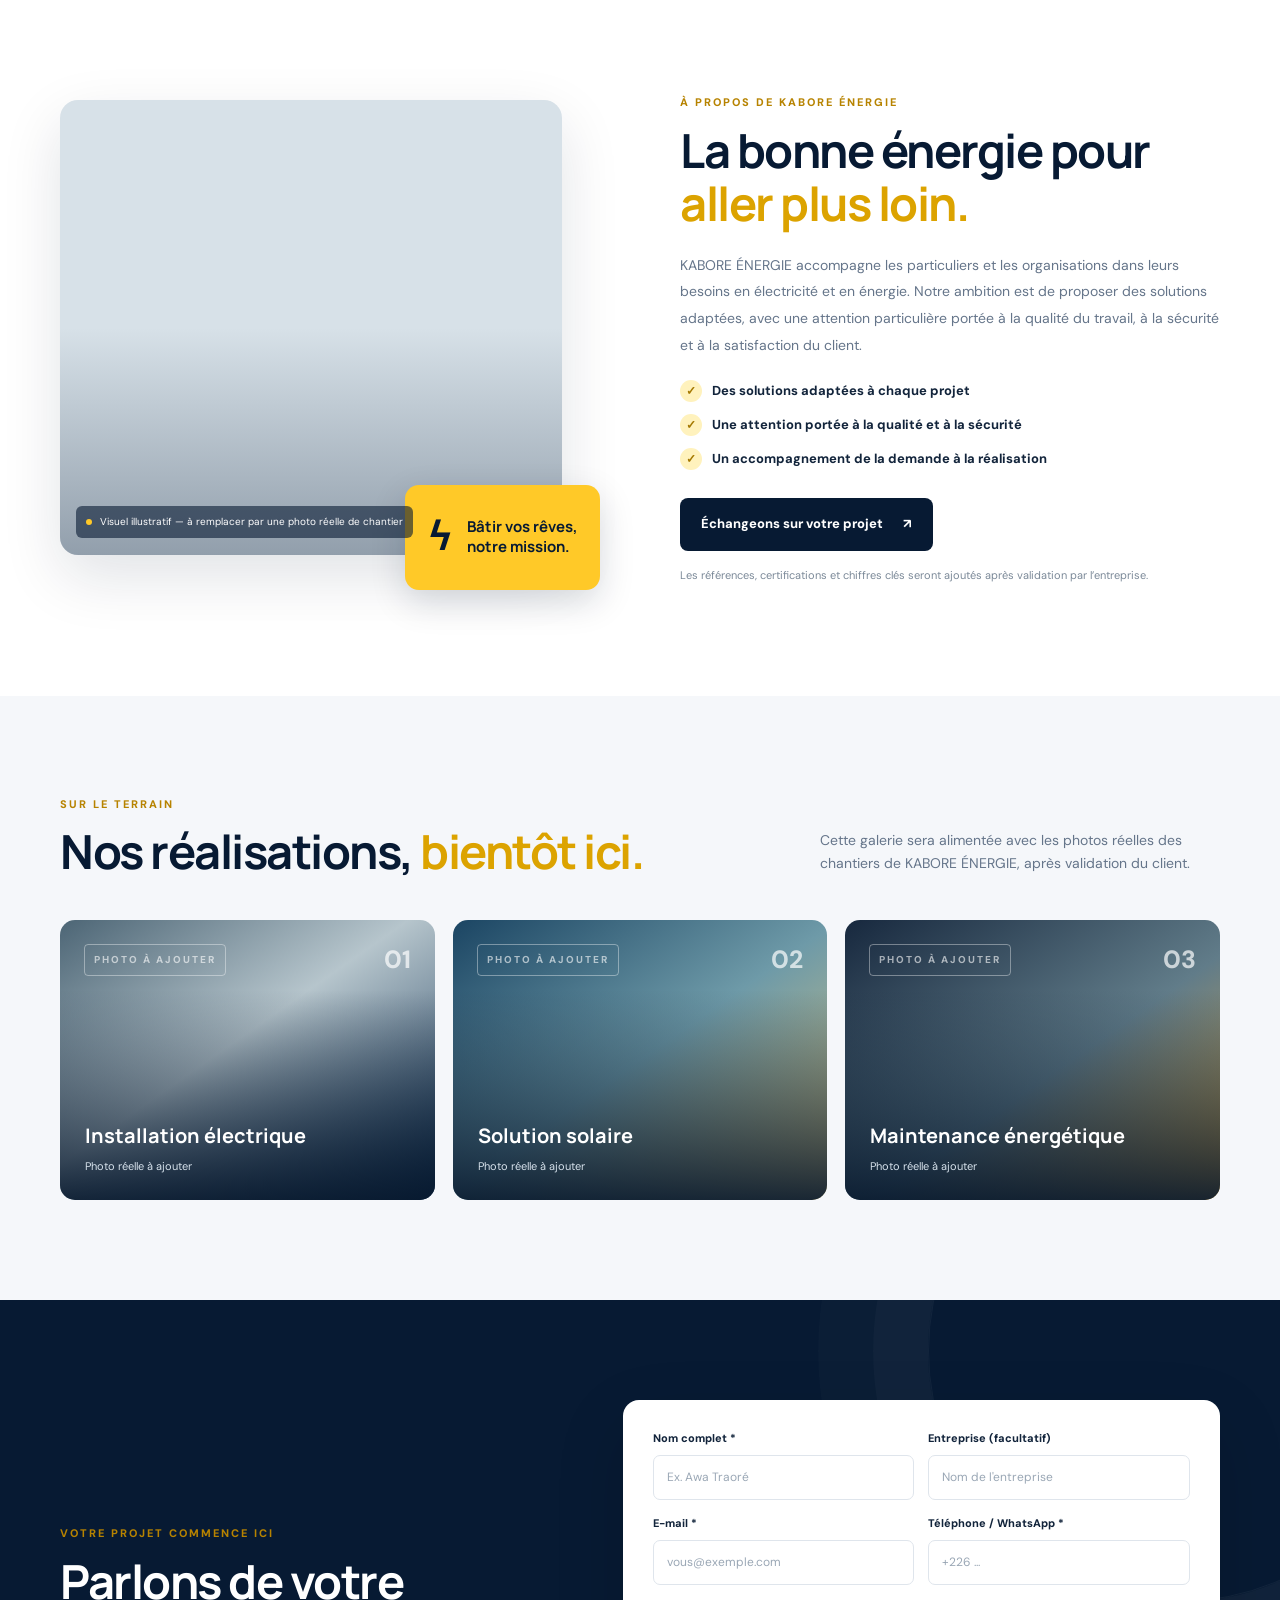
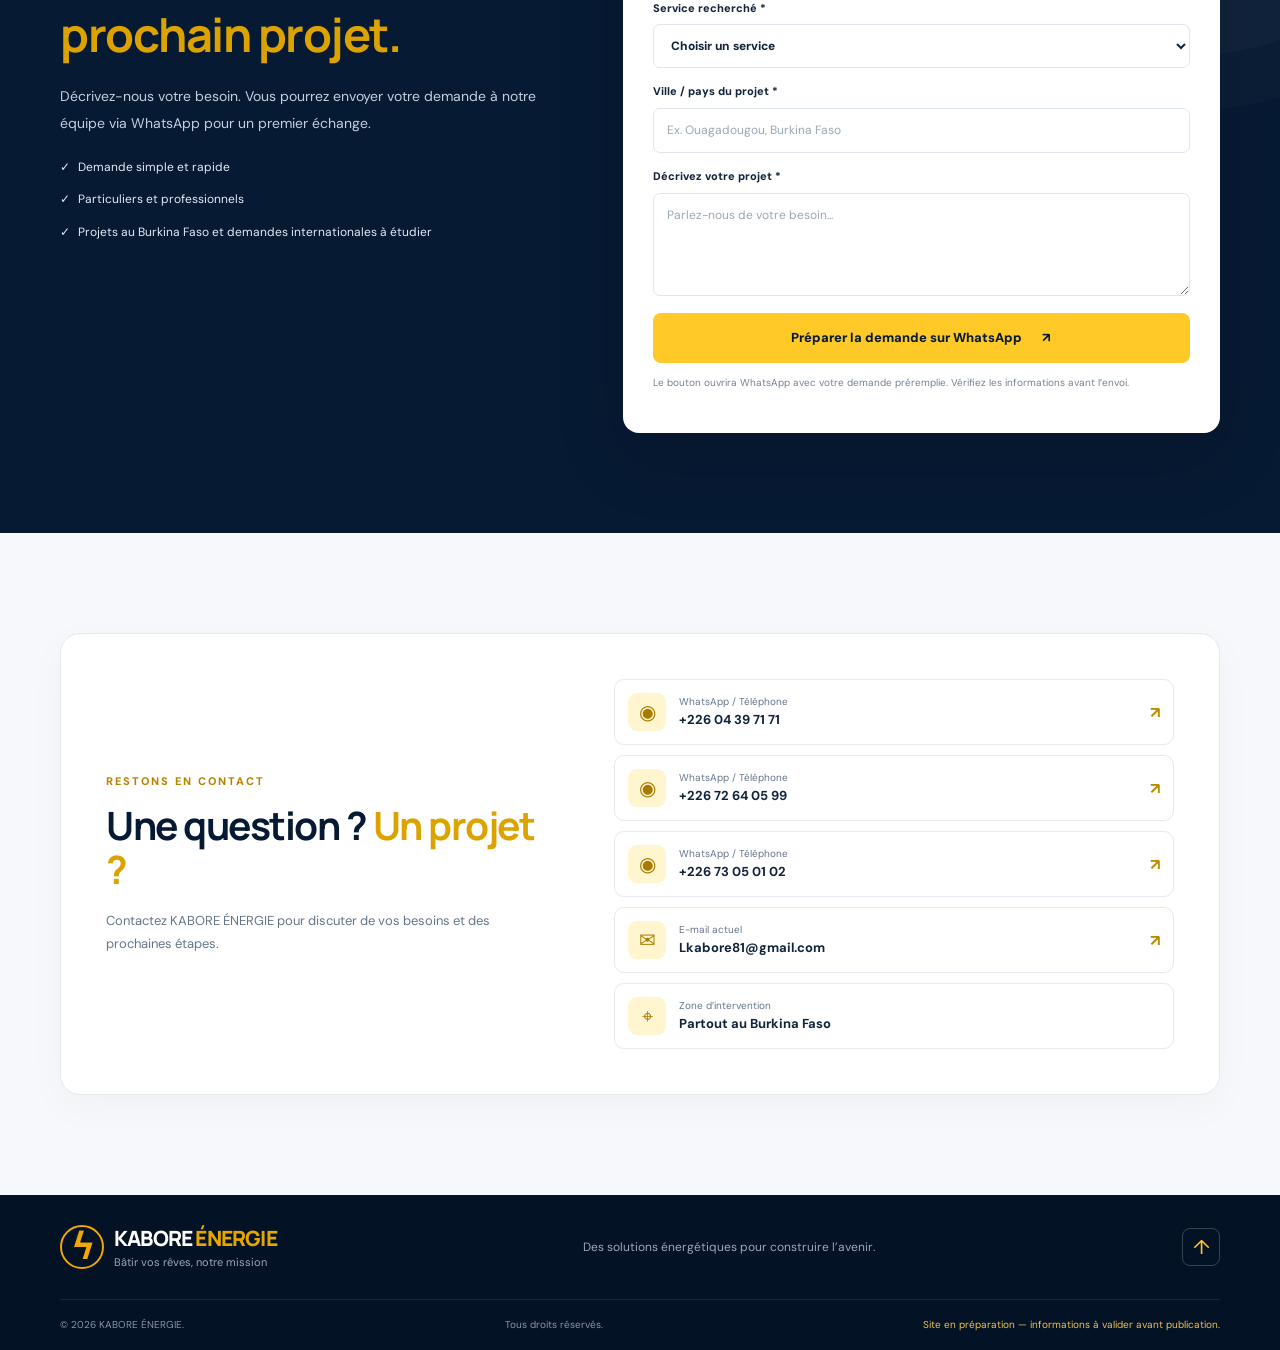
==== commit a182aed9: "Add files via upload" ====
--- a/index.html
+++ b/index.html
@@ -181,6 +181,7 @@
         <div><p class="section-kicker" data-i18n="contactKicker">RESTONS EN CONTACT</p><h2 data-i18n="contactTitle">Une question ? <span>Un projet ?</span></h2><p data-i18n="contactText">Contactez KABORE ÉNERGIE pour discuter de vos besoins et des prochaines étapes.</p></div>
         <div class="contact-methods">
           <a class="contact-method" href="https://wa.me/22604397171" target="_blank" rel="noopener"><span class="method-icon">◉</span><span><small data-i18n="whatsappLabel">WhatsApp / Téléphone</small><strong>+226 04 39 71 71</strong></span><b>↗</b></a>
+          <a class="contact-method" href="https://wa.me/22672640599" target="_blank" rel="noopener"><span class="method-icon">◉</span><span><small data-i18n="whatsappLabel">WhatsApp / Téléphone</small><strong>+226 72 64 05 99</strong></span><b>↗</b></a>
           <a class="contact-method" href="https://wa.me/22673050102" target="_blank" rel="noopener"><span class="method-icon">◉</span><span><small data-i18n="whatsappLabel">WhatsApp / Téléphone</small><strong>+226 73 05 01 02</strong></span><b>↗</b></a>
           <a class="contact-method" href="mailto:Lkabore81@gmail.com"><span class="method-icon">✉</span><span><small data-i18n="emailLabel">E-mail actuel</small><strong>Lkabore81@gmail.com</strong></span><b>↗</b></a>
           <div class="contact-method"><span class="method-icon">⌖</span><span><small data-i18n="coverageLabel">Zone d’intervention</small><strong data-i18n="coverage">Partout au Burkina Faso</strong></span></div>
